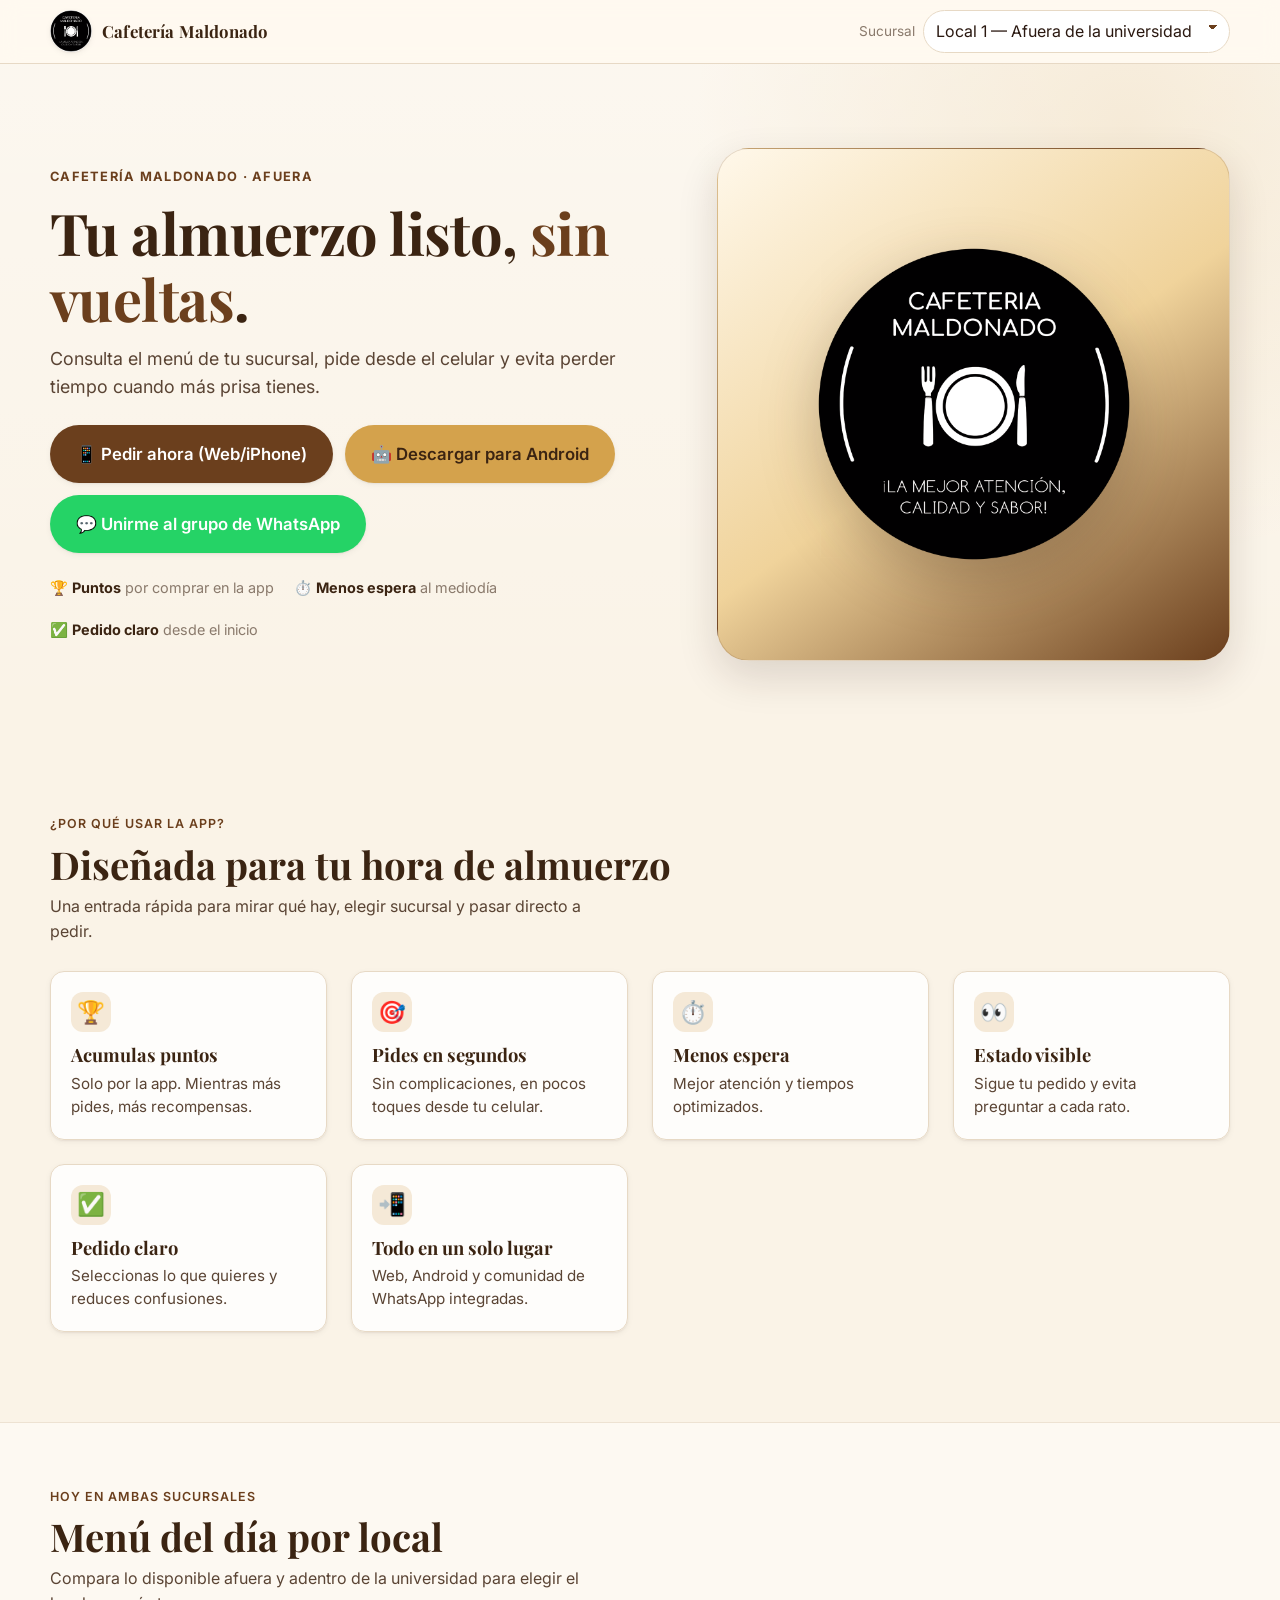
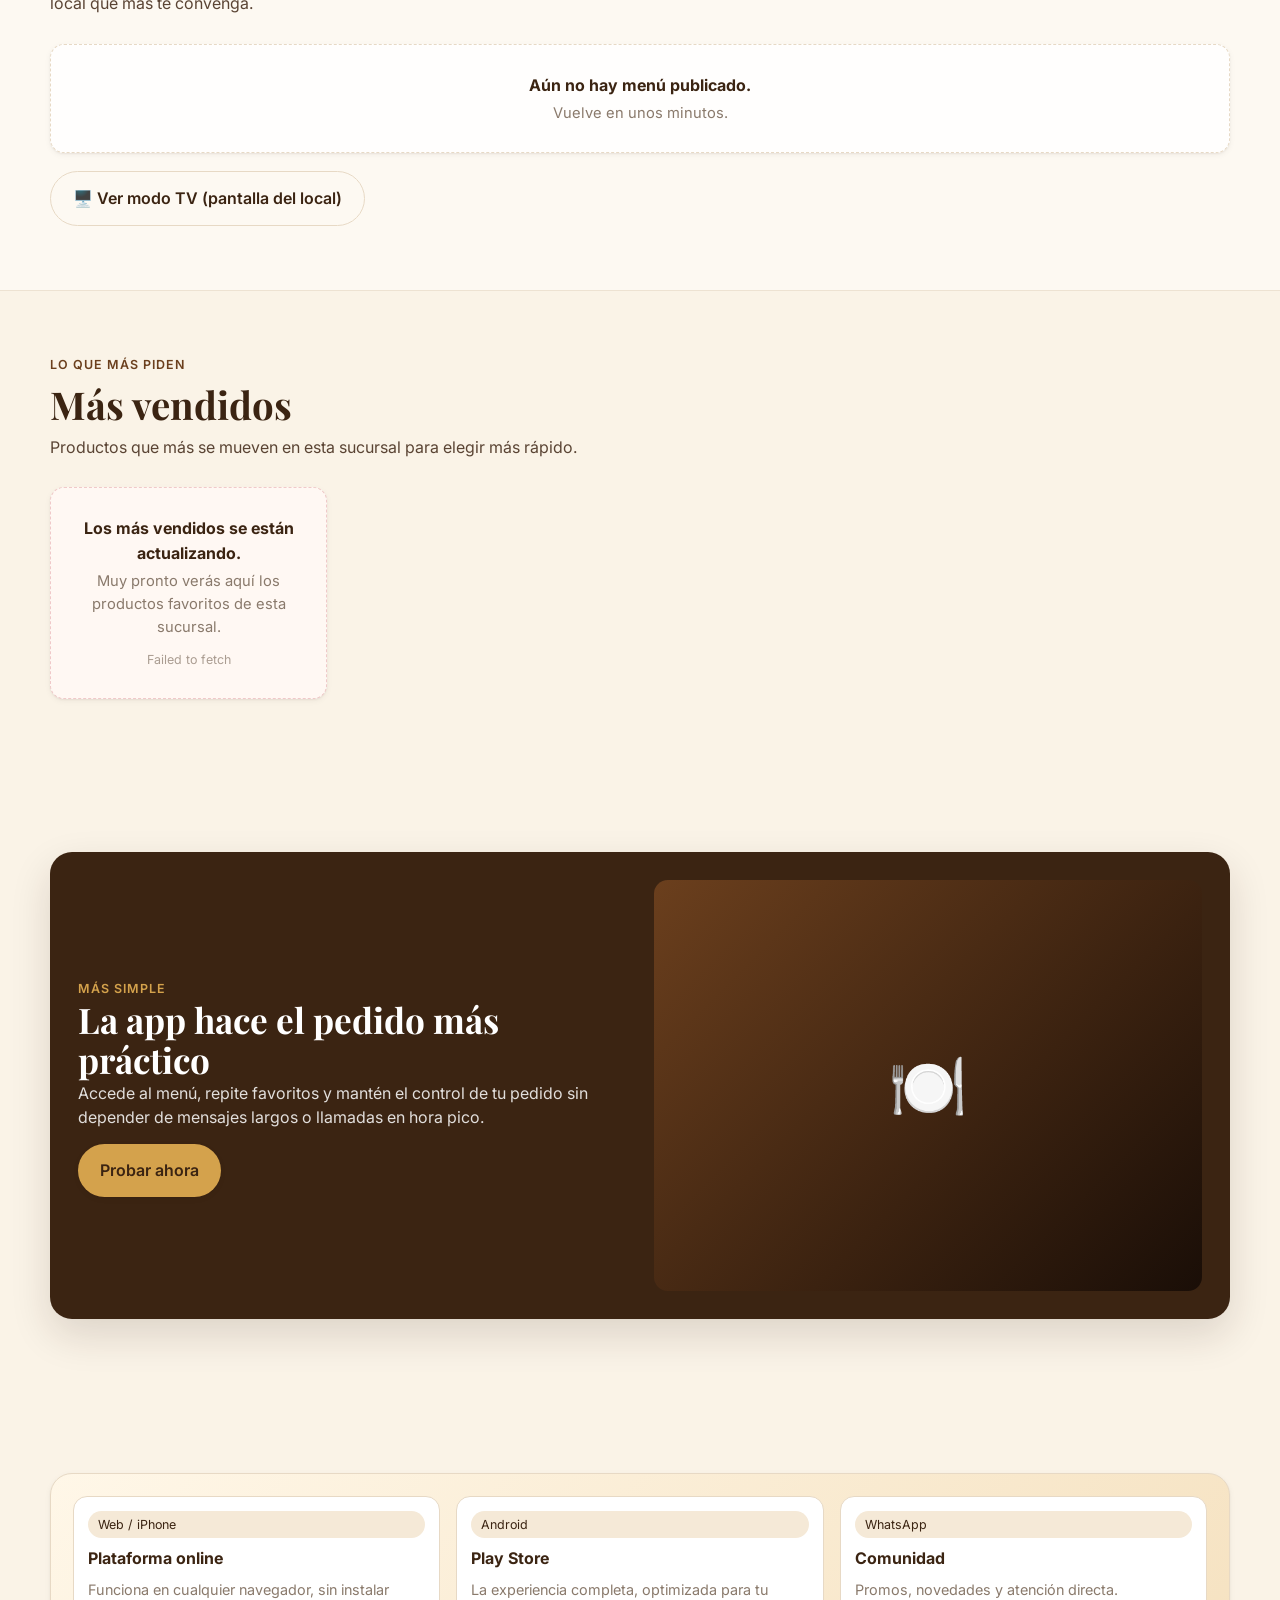
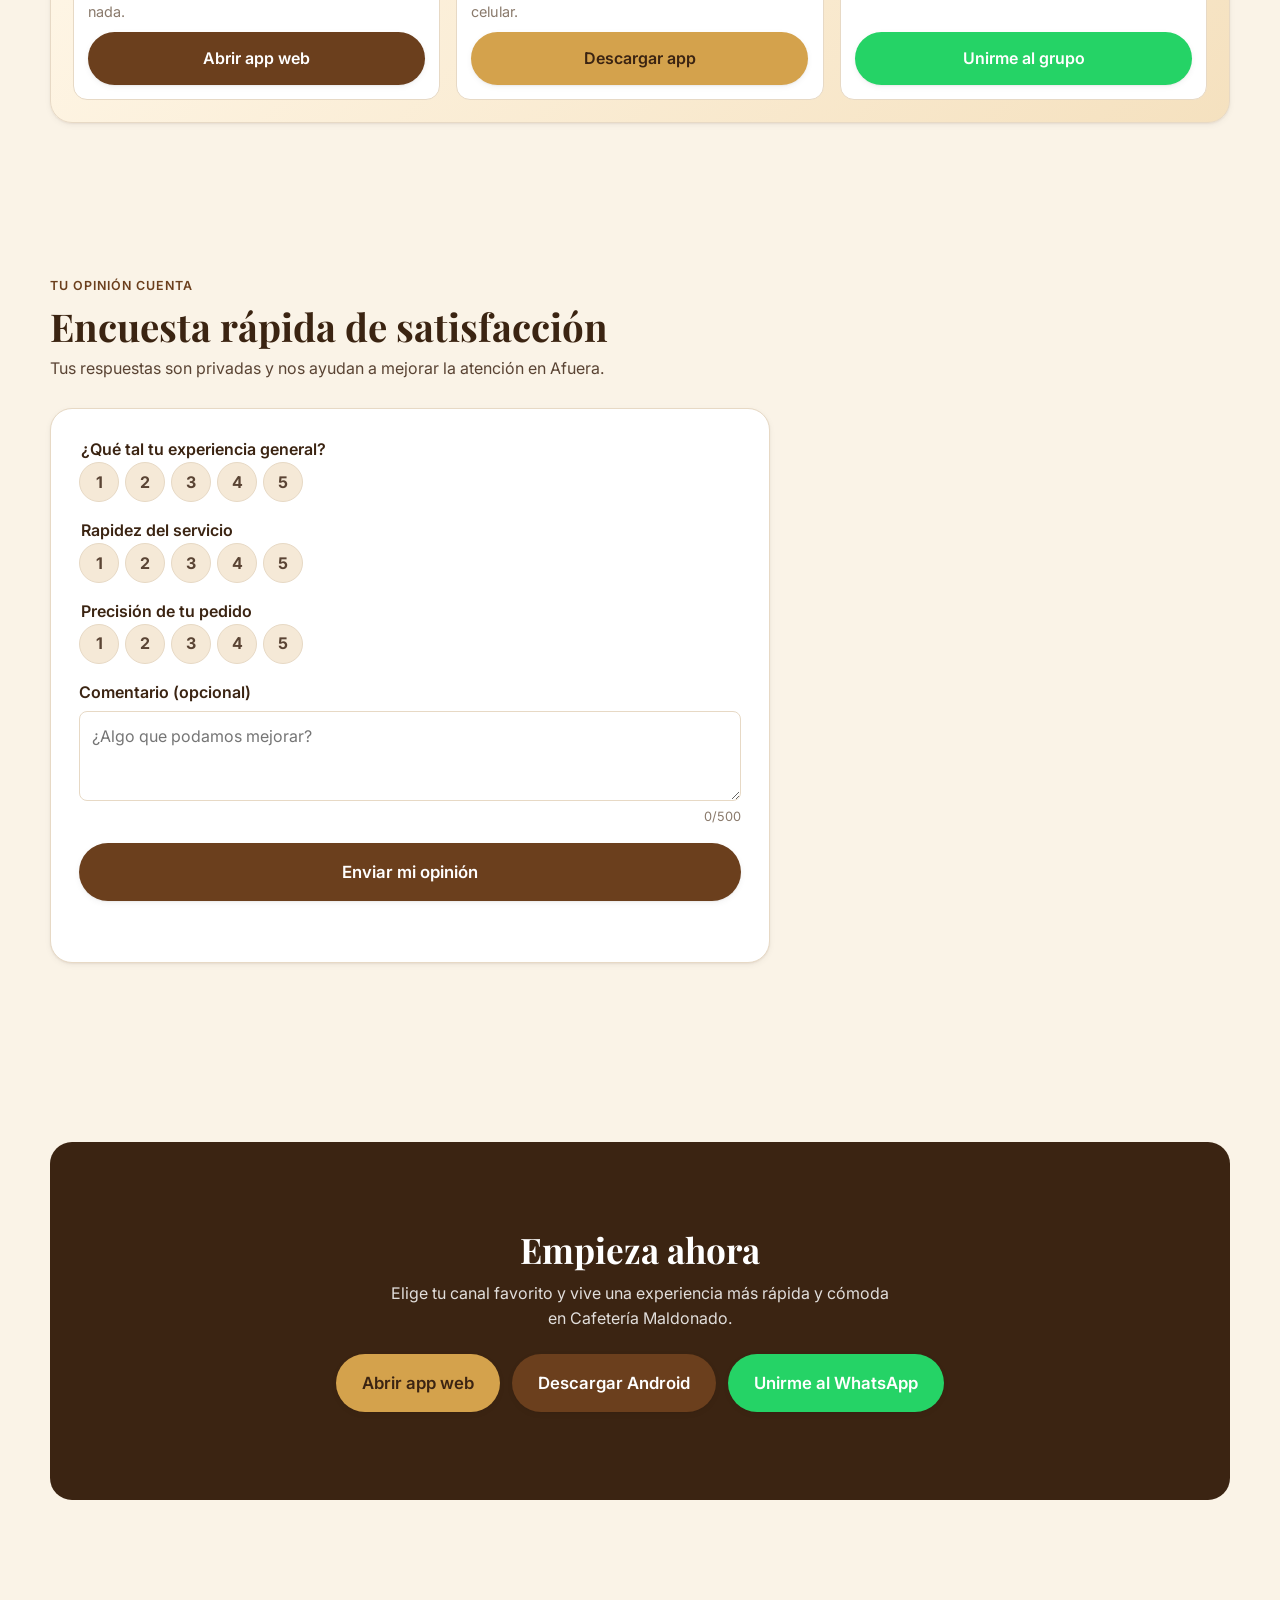
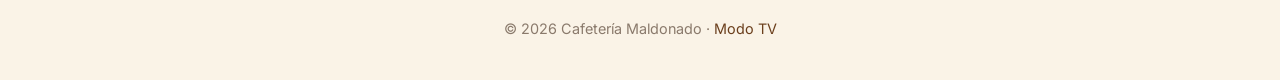
==== index.html @ 7d78b69f "tv-dense10: fix broken try/finally syntax in export.js (TV page was blank)" ====
<!doctype html>
<html lang="es">
<head>
  <meta charset="utf-8" />
  <meta name="viewport" content="width=device-width, initial-scale=1, viewport-fit=cover" />
  <meta name="theme-color" content="#3B2412" />
  <title>Cafetería Maldonado — Pide rápido tu almuerzo</title>
  <meta name="description" content="Cafetería Maldonado: pide tu almuerzo desde la app, gana puntos, evita filas y ve tu pedido en tiempo real. Disponible en Web, Android y WhatsApp." />
  <meta name="robots" content="index,follow" />

  <!-- Social -->
  <meta property="og:title" content="Cafetería Maldonado — Pide rápido tu almuerzo" />
  <meta property="og:description" content="Acumula puntos, pide en segundos y ve tu pedido en tiempo real." />
  <meta property="og:image" content="assets/logo.png" />
  <meta property="og:type" content="website" />
  <meta name="twitter:card" content="summary_large_image" />

  <link rel="icon" href="assets/favicon.svg" type="image/svg+xml" />
  <link rel="apple-touch-icon" href="assets/logo.png" />

  <link rel="preconnect" href="https://fonts.googleapis.com" />
  <link rel="preconnect" href="https://fonts.gstatic.com" crossorigin />
  <link href="https://fonts.googleapis.com/css2?family=Inter:wght@400;600;700&family=Playfair+Display:wght@600;700&display=swap" rel="stylesheet" />

  <link rel="stylesheet" href="styles/base.css?v=20260502-tv-dense10" />
  <link rel="stylesheet" href="styles/landing.css?v=20260502-tv-dense10" />
</head>
<body>
  <header class="site-header">
    <div class="container site-header__inner">
      <a href="./" class="brand" aria-label="Inicio Cafetería Maldonado">
        <img class="brand__logo" src="assets/logo.png" alt="" width="36" height="36" />
        <span class="brand__name">Cafetería Maldonado</span>
      </a>
      <div class="site-header__spacer"></div>
      <div class="location-switch">
        <label for="locSelect">Sucursal</label>
        <select id="locSelect" data-location-select aria-label="Selecciona la sucursal"></select>
      </div>
    </div>
  </header>

  <main>
    <!-- Hero -->
    <section class="hero">
      <div class="container hero__grid">
        <div>
          <p class="hero__eyebrow">Cafetería Maldonado · <span data-location-name>Afuera</span></p>
          <h1 class="hero__title">Tu almuerzo listo, <em>sin vueltas</em>.</h1>
          <p class="hero__lead">Consulta el menú de tu sucursal, pide desde el celular y evita perder tiempo cuando más prisa tienes.</p>
          <div class="hero__ctas">
            <a class="btn btn--primary btn--lg" href="https://app-cafeteria-maldonado.web.app/" target="_blank" rel="noopener" data-cta="web">📱 Pedir ahora (Web/iPhone)</a>
            <a class="btn btn--gold btn--lg" href="https://play.google.com/store/apps/details?id=com.cafeteriamaldonado.app" target="_blank" rel="noopener" data-cta="android">🤖 Descargar para Android</a>
            <a class="btn btn--whatsapp btn--lg" href="https://chat.whatsapp.com/Kgoj7HA5a8WG12GiYAC8G5" target="_blank" rel="noopener" data-cta="whatsapp">💬 Unirme al grupo de WhatsApp</a>
          </div>
          <div class="hero__meta">
            <span>🏆 <strong>Puntos</strong> por comprar en la app</span>
            <span>⏱️ <strong>Menos espera</strong> al mediodía</span>
            <span>✅ <strong>Pedido claro</strong> desde el inicio</span>
          </div>
        </div>
        <div class="hero__visual" aria-hidden="true">
          <img src="assets/logo.png" alt="" />
        </div>
      </div>
    </section>

    <!-- Beneficios -->
    <section class="section" id="beneficios">
      <div class="container">
        <div class="section__head">
          <span class="section__eyebrow">¿Por qué usar la app?</span>
          <h2 class="section__title">Diseñada para tu hora de almuerzo</h2>
          <p class="section__sub">Una entrada rápida para mirar qué hay, elegir sucursal y pasar directo a pedir.</p>
        </div>
        <div class="benefits">
          <article class="benefit"><div class="benefit__icon">🏆</div><h3 class="benefit__title">Acumulas puntos</h3><p class="benefit__text">Solo por la app. Mientras más pides, más recompensas.</p></article>
          <article class="benefit"><div class="benefit__icon">🎯</div><h3 class="benefit__title">Pides en segundos</h3><p class="benefit__text">Sin complicaciones, en pocos toques desde tu celular.</p></article>
          <article class="benefit"><div class="benefit__icon">⏱️</div><h3 class="benefit__title">Menos espera</h3><p class="benefit__text">Mejor atención y tiempos optimizados.</p></article>
          <article class="benefit"><div class="benefit__icon">👀</div><h3 class="benefit__title">Estado visible</h3><p class="benefit__text">Sigue tu pedido y evita preguntar a cada rato.</p></article>
          <article class="benefit"><div class="benefit__icon">✅</div><h3 class="benefit__title">Pedido claro</h3><p class="benefit__text">Seleccionas lo que quieres y reduces confusiones.</p></article>
          <article class="benefit"><div class="benefit__icon">📲</div><h3 class="benefit__title">Todo en un solo lugar</h3><p class="benefit__text">Web, Android y comunidad de WhatsApp integradas.</p></article>
        </div>
      </div>
    </section>

    <!-- Menú del día -->
    <section class="section section--tight content-band" id="menu">
      <div class="container">
        <div class="section__head">
          <span class="section__eyebrow">Hoy en ambas sucursales</span>
          <h2 class="section__title">Menú del día por local</h2>
          <p class="section__sub">Compara lo disponible afuera y adentro de la universidad para elegir el local que más te convenga.</p>
        </div>
        <div data-menu></div>
        <p class="content-actions">
          <a class="btn btn--ghost" href="tv.html" data-tv-link>🖥️ Ver modo TV (pantalla del local)</a>
        </p>
      </div>
    </section>

    <!-- Más vendidos -->
    <section class="section section--tight" id="mas-vendidos">
      <div class="container">
        <div class="section__head">
          <span class="section__eyebrow">Lo que más piden</span>
          <h2 class="section__title">Más vendidos</h2>
          <p class="section__sub">Productos que más se mueven en esta sucursal para elegir más rápido.</p>
        </div>
        <div data-bestsellers></div>
      </div>
    </section>

    <!-- IA -->
    <section class="section" id="ia">
      <div class="container">
        <div class="ai">
          <div>
            <span class="section__eyebrow" style="color: var(--color-gold);">Más simple</span>
            <h2>La app hace el pedido más práctico</h2>
            <p>Accede al menú, repite favoritos y mantén el control de tu pedido sin depender de mensajes largos o llamadas en hora pico.</p>
            <p style="margin-top: 14px;">
              <a class="btn btn--gold" href="https://app-cafeteria-maldonado.web.app/" target="_blank" rel="noopener" data-cta="web_ia">Probar ahora</a>
            </p>
          </div>
          <div class="ai__visual">🍽️</div>
        </div>
      </div>
    </section>

    <!-- CTA Row -->
    <section class="section section--tight">
      <div class="container">
        <div class="cta-row">
          <div class="cta-row__card">
            <span class="tag">Web / iPhone</span>
            <p class="cta-row__title">Plataforma online</p>
            <p class="cta-row__sub">Funciona en cualquier navegador, sin instalar nada.</p>
            <a class="btn btn--primary" href="https://app-cafeteria-maldonado.web.app/" target="_blank" rel="noopener" data-cta="web_cta_row">Abrir app web</a>
          </div>
          <div class="cta-row__card">
            <span class="tag">Android</span>
            <p class="cta-row__title">Play Store</p>
            <p class="cta-row__sub">La experiencia completa, optimizada para tu celular.</p>
            <a class="btn btn--gold" href="https://play.google.com/store/apps/details?id=com.cafeteriamaldonado.app" target="_blank" rel="noopener" data-cta="android_cta_row">Descargar app</a>
          </div>
          <div class="cta-row__card">
            <span class="tag">WhatsApp</span>
            <p class="cta-row__title">Comunidad</p>
            <p class="cta-row__sub">Promos, novedades y atención directa.</p>
            <a class="btn btn--whatsapp" href="https://chat.whatsapp.com/Kgoj7HA5a8WG12GiYAC8G5" target="_blank" rel="noopener" data-cta="whatsapp_cta_row">Unirme al grupo</a>
          </div>
        </div>
      </div>
    </section>

    <!-- Encuesta -->
    <section class="section" id="encuesta">
      <div class="container">
        <div class="section__head">
          <span class="section__eyebrow">Tu opinión cuenta</span>
          <h2 class="section__title">Encuesta rápida de satisfacción</h2>
          <p class="section__sub">Tus respuestas son privadas y nos ayudan a mejorar la atención en <span data-location-name>Afuera</span>.</p>
        </div>
        <form class="feedback" data-feedback-form novalidate>
          <fieldset class="feedback__row" style="border:0;padding:0;margin:0;">
            <legend class="feedback__label">¿Qué tal tu experiencia general?</legend>
            <div class="rating" role="radiogroup" aria-label="Calificación general">
              <input id="rg1" type="radio" name="ratingGeneral" value="1" required /><label for="rg1">1</label>
              <input id="rg2" type="radio" name="ratingGeneral" value="2" /><label for="rg2">2</label>
              <input id="rg3" type="radio" name="ratingGeneral" value="3" /><label for="rg3">3</label>
              <input id="rg4" type="radio" name="ratingGeneral" value="4" /><label for="rg4">4</label>
              <input id="rg5" type="radio" name="ratingGeneral" value="5" /><label for="rg5">5</label>
            </div>
          </fieldset>

          <fieldset class="feedback__row" style="border:0;padding:0;margin:0;">
            <legend class="feedback__label">Rapidez del servicio</legend>
            <div class="rating" role="radiogroup" aria-label="Rapidez">
              <input id="rs1" type="radio" name="ratingSpeed" value="1" required /><label for="rs1">1</label>
              <input id="rs2" type="radio" name="ratingSpeed" value="2" /><label for="rs2">2</label>
              <input id="rs3" type="radio" name="ratingSpeed" value="3" /><label for="rs3">3</label>
              <input id="rs4" type="radio" name="ratingSpeed" value="4" /><label for="rs4">4</label>
              <input id="rs5" type="radio" name="ratingSpeed" value="5" /><label for="rs5">5</label>
            </div>
          </fieldset>

          <fieldset class="feedback__row" style="border:0;padding:0;margin:0;">
            <legend class="feedback__label">Precisión de tu pedido</legend>
            <div class="rating" role="radiogroup" aria-label="Precisión">
              <input id="ra1" type="radio" name="ratingAccuracy" value="1" required /><label for="ra1">1</label>
              <input id="ra2" type="radio" name="ratingAccuracy" value="2" /><label for="ra2">2</label>
              <input id="ra3" type="radio" name="ratingAccuracy" value="3" /><label for="ra3">3</label>
              <input id="ra4" type="radio" name="ratingAccuracy" value="4" /><label for="ra4">4</label>
              <input id="ra5" type="radio" name="ratingAccuracy" value="5" /><label for="ra5">5</label>
            </div>
          </fieldset>

          <div class="feedback__row">
            <label class="feedback__label" for="comment">Comentario (opcional)</label>
            <textarea id="comment" name="comment" class="feedback__comment" placeholder="¿Algo que podamos mejorar?"></textarea>
            <div class="feedback__counter" data-feedback-counter>0/500</div>
          </div>

          <button class="btn btn--primary btn--lg" type="submit">Enviar mi opinión</button>
          <div class="feedback__status" data-feedback-status role="status" aria-live="polite"></div>
        </form>
      </div>
    </section>

    <!-- Outro -->
    <section class="section">
      <div class="container">
        <div class="outro">
          <h2>Empieza ahora</h2>
          <p>Elige tu canal favorito y vive una experiencia más rápida y cómoda en Cafetería Maldonado.</p>
          <div class="outro__ctas">
            <a class="btn btn--gold btn--lg" href="https://app-cafeteria-maldonado.web.app/" target="_blank" rel="noopener" data-cta="web_outro">Abrir app web</a>
            <a class="btn btn--primary btn--lg" href="https://play.google.com/store/apps/details?id=com.cafeteriamaldonado.app" target="_blank" rel="noopener" data-cta="android_outro">Descargar Android</a>
            <a class="btn btn--whatsapp btn--lg" href="https://chat.whatsapp.com/Kgoj7HA5a8WG12GiYAC8G5" target="_blank" rel="noopener" data-cta="whatsapp_outro">Unirme al WhatsApp</a>
          </div>
        </div>
      </div>
    </section>
  </main>

  <footer class="site-footer">
    <div class="container">
      <p>© <span data-year>2026</span> Cafetería Maldonado · <a href="tv.html" data-tv-link>Modo TV</a></p>
    </div>
  </footer>

  <script type="module" src="scripts/landing.js?v=20260502-tv-dense10"></script>
</body>
</html>
---- styles/base.css ----
/* Design tokens — Cafetería Maldonado */
:root {
  /* Color */
  --color-bg: #FAF3E7;
  --color-surface: #FFFFFF;
  --color-surface-2: #F5E9D7;
  --color-ink: #2A1810;
  --color-ink-soft: #5A4434;
  --color-muted: #8A7A6C;
  --color-line: #E7D9C5;
  --color-coffee: #6B3F1D;
  --color-coffee-dark: #3B2412;
  --color-gold: #D4A24C;
  --color-gold-soft: #EAC97D;
  --color-success: #1F8A4C;
  --color-danger: #B23A3A;
  --color-whatsapp: #25D366;
  --color-whatsapp-dark: #128C7E;

  /* Typography */
  --font-sans: "Inter", "Segoe UI", system-ui, -apple-system, "Helvetica Neue", Arial, sans-serif;
  --font-display: "Playfair Display", "Georgia", serif;

  /* Sizing */
  --radius-sm: 8px;
  --radius-md: 14px;
  --radius-lg: 22px;
  --radius-pill: 999px;
  --shadow-sm: 0 1px 2px rgba(42, 24, 16, 0.06), 0 2px 6px rgba(42, 24, 16, 0.05);
  --shadow-md: 0 6px 18px rgba(42, 24, 16, 0.10);
  --shadow-lg: 0 16px 40px rgba(42, 24, 16, 0.14);

  /* Layout */
  --container: 1180px;
  --gap: 24px;
}

* { box-sizing: border-box; }
html, body { margin: 0; padding: 0; }
html { scroll-behavior: smooth; -webkit-text-size-adjust: 100%; }
body {
  font-family: var(--font-sans);
  color: var(--color-ink);
  background: var(--color-bg);
  line-height: 1.55;
  -webkit-font-smoothing: antialiased;
  text-rendering: optimizeLegibility;
}

img { max-width: 100%; display: block; }
a { color: inherit; text-decoration: none; }
button { font: inherit; cursor: pointer; }

h1, h2, h3 { font-family: var(--font-display); margin: 0; line-height: 1.15; color: var(--color-coffee-dark); }
h1 { font-size: clamp(2.2rem, 5vw, 3.4rem); letter-spacing: -0.01em; }
h2 { font-size: clamp(1.6rem, 3vw, 2.2rem); }
h3 { font-size: 1.15rem; }
p { margin: 0; }

.container { width: min(100% - 32px, var(--container)); margin-inline: auto; }
.section { padding: clamp(48px, 7vw, 96px) 0; }
.section--tight { padding: clamp(32px, 5vw, 64px) 0; }
.section__head { display: flex; flex-direction: column; gap: 8px; margin-bottom: 28px; }
.section__eyebrow { color: var(--color-coffee); font-weight: 600; letter-spacing: 0.08em; text-transform: uppercase; font-size: 0.78rem; }
.section__title { font-size: clamp(1.8rem, 3.6vw, 2.4rem); }
.section__sub { color: var(--color-ink-soft); max-width: 56ch; }

.btn { display: inline-flex; align-items: center; justify-content: center; gap: 10px; border: 0; padding: 14px 22px; border-radius: var(--radius-pill); font-weight: 600; transition: transform .12s ease, box-shadow .12s ease, background-color .12s ease; box-shadow: var(--shadow-sm); will-change: transform; }
.btn:hover { transform: translateY(-1px); box-shadow: var(--shadow-md); }
.btn:active { transform: translateY(0); }
.btn--primary { background: var(--color-coffee); color: #fff; }
.btn--primary:hover { background: var(--color-coffee-dark); }
.btn--gold { background: var(--color-gold); color: var(--color-coffee-dark); }
.btn--gold:hover { background: var(--color-gold-soft); }
.btn--whatsapp { background: var(--color-whatsapp); color: #fff; }
.btn--whatsapp:hover { background: var(--color-whatsapp-dark); }
.btn--ghost { background: transparent; color: var(--color-coffee-dark); border: 1px solid var(--color-line); box-shadow: none; }
.btn--ghost:hover { background: var(--color-surface-2); }
.btn--lg { padding: 16px 26px; font-size: 1.05rem; }
.btn--block { width: 100%; }
.btn[disabled] { opacity: 0.6; cursor: not-allowed; transform: none; }

.tag { display: inline-block; padding: 4px 10px; font-size: 0.78rem; border-radius: var(--radius-pill); background: var(--color-surface-2); color: var(--color-coffee-dark); }

.card { background: var(--color-surface); border-radius: var(--radius-md); box-shadow: var(--shadow-sm); overflow: hidden; display: flex; flex-direction: column; border: 1px solid var(--color-line); }
.card__media { aspect-ratio: 4 / 3; background: var(--color-surface-2); position: relative; overflow: hidden; }
.card__media img { width: 100%; height: 100%; object-fit: cover; }
.card__media .img-fallback { width: 100%; height: 100%; display: grid; place-items: center; font-size: 2.2rem; color: var(--color-coffee); background: var(--color-surface-2); }
.card__body { padding: 16px; display: flex; flex-direction: column; gap: 8px; flex: 1; }
.card__title { font-family: var(--font-sans); font-size: 1.05rem; font-weight: 700; color: var(--color-ink); }
.card__desc { color: var(--color-ink-soft); font-size: 0.92rem; }
.card__row { display: flex; align-items: center; justify-content: space-between; gap: 8px; margin-top: auto; }
.card__price { font-weight: 700; color: var(--color-coffee-dark); font-size: 1.05rem; }

.variants { display: grid; gap: 6px; margin-top: 4px; padding-top: 10px; border-top: 1px solid var(--color-line); }
.variant { display: grid; grid-template-columns: minmax(0, 1fr) auto; align-items: center; gap: 10px; font-size: 0.88rem; }
.variant__name { color: var(--color-ink-soft); font-weight: 600; }
.variant__meta { display: inline-flex; align-items: center; gap: 8px; color: var(--color-coffee-dark); font-weight: 700; white-space: nowrap; }
.variant__price { min-width: 4.6em; text-align: right; }
.variant--out { opacity: 0.62; text-decoration: line-through; }

.location-statuses { display: flex; gap: 6px; flex-wrap: wrap; }
.location-status {
  display: inline-flex; align-items: center; gap: 5px;
  border-radius: var(--radius-pill); padding: 4px 9px;
  font-size: 0.78rem; font-weight: 800;
  border: 1px solid transparent;
}
.location-status--yes { color: var(--color-success); background: rgba(31,138,76,0.10); border-color: rgba(31,138,76,0.20); }
.location-status--no { color: var(--color-danger); background: rgba(178,58,58,0.10); border-color: rgba(178,58,58,0.18); }
.location-status__mark { font-size: 0.95em; }

.variant-locations { display: inline-flex; gap: 4px; }
.variant-location { border-radius: var(--radius-pill); padding: 2px 6px; font-size: 0.72rem; font-weight: 800; }
.variant-location--yes { color: var(--color-success); background: rgba(31,138,76,0.10); }
.variant-location--no { color: var(--color-danger); background: rgba(178,58,58,0.10); }

.rank-badge { position: absolute; top: 10px; left: 10px; background: var(--color-coffee-dark); color: #fff; padding: 4px 10px; border-radius: var(--radius-pill); font-size: 0.78rem; font-weight: 700; letter-spacing: 0.04em; box-shadow: var(--shadow-sm); }

.stock-badge {
  position: absolute; right: 10px; top: 10px;
  border-radius: var(--radius-pill); padding: 5px 10px;
  background: rgba(31, 138, 76, 0.92); color: #fff;
  font-size: 0.78rem; font-weight: 700; box-shadow: var(--shadow-sm);
}
.stock-badge--out { background: rgba(178, 58, 58, 0.94); }
.card--unavailable img { filter: grayscale(1); opacity: 0.72; }
.card--unavailable .card__title,
.card--unavailable .card__price { color: var(--color-muted); }

.grid-menu, .grid-best { display: grid; gap: var(--gap); grid-template-columns: repeat(auto-fill, minmax(240px, 1fr)); }

.location-menus { display: grid; gap: 24px; }
.unified-menu-wrap { display: block; }
.unified-menu { display: grid; gap: var(--gap); grid-template-columns: repeat(auto-fit, minmax(260px, 1fr)); }
.unified-menu .card--menu { min-width: 0; }
.location-menus--landing { grid-template-columns: repeat(2, minmax(0, 1fr)); align-items: start; }
.location-menu { background: rgba(255,255,255,0.74); border: 1px solid var(--color-line); border-radius: var(--radius-lg); padding: 18px; box-shadow: var(--shadow-sm); }
.location-menu__head { display: flex; align-items: baseline; gap: 10px; flex-wrap: wrap; margin-bottom: 14px; }
.location-menu__eyebrow { display: inline-flex; align-items: center; border-radius: var(--radius-pill); padding: 4px 9px; background: var(--color-coffee-dark); color: #fff; font-size: 0.75rem; font-weight: 700; letter-spacing: 0.06em; }
.location-menu__title { font-family: var(--font-sans); font-size: 1.05rem; font-weight: 800; color: var(--color-coffee-dark); }
.location-menu__updated { margin-left: auto; color: var(--color-muted); font-size: 0.82rem; }
.state--inline { padding: 20px; box-shadow: none; }

@media (max-width: 860px) {
  .location-menus--landing { grid-template-columns: 1fr; }
}

.skeleton { background: linear-gradient(90deg, #efe3d0, #f7eede, #efe3d0); background-size: 200% 100%; animation: shimmer 1.4s infinite; border-radius: var(--radius-sm); }
.skeleton--img { aspect-ratio: 4/3; border-radius: 0; }
.skeleton--line { height: 14px; margin: 12px 16px; }
.skeleton--line.short { width: 50%; }
@keyframes shimmer { from { background-position: 200% 0; } to { background-position: 0 0; } }

.state { padding: 28px; text-align: center; background: rgba(255,255,255,0.82); border: 1px dashed var(--color-line); border-radius: var(--radius-md); box-shadow: var(--shadow-sm); }
.state__title { font-weight: 700; color: var(--color-coffee-dark); }
.state__hint { color: var(--color-muted); font-size: 0.92rem; margin-top: 4px; }
.state--error { border-color: #f0c9c9; background: #fff8f3; }
.state__actions { margin-top: 16px; display: flex; gap: 10px; justify-content: center; flex-wrap: wrap; }
.state__tech { margin-top: 12px; color: var(--color-muted); font-size: 0.78rem; opacity: 0.72; }

.visually-hidden { position: absolute; width: 1px; height: 1px; padding: 0; margin: -1px; overflow: hidden; clip: rect(0,0,0,0); white-space: nowrap; border: 0; }

@media (prefers-reduced-motion: reduce) {
  * { animation-duration: 0.001ms !important; transition-duration: 0.001ms !important; }
  html { scroll-behavior: auto; }
}
---- styles/landing.css ----
/* Estilos específicos de la landing principal */

/* Header */
.site-header {
  position: sticky; top: 0; z-index: 50;
  background: rgba(255, 250, 241, 0.92);
  backdrop-filter: saturate(140%) blur(10px);
  -webkit-backdrop-filter: saturate(140%) blur(10px);
  border-bottom: 1px solid var(--color-line);
}
.site-header__inner { display: flex; align-items: center; gap: 16px; padding: 10px 0; }
.brand { display: flex; align-items: center; gap: 10px; font-weight: 700; color: var(--color-coffee-dark); }
.brand__logo { width: 42px; height: 42px; border-radius: 50%; box-shadow: var(--shadow-sm); background: #fff; }
.brand__name { font-family: var(--font-display); font-size: 1.05rem; letter-spacing: 0.01em; }
.site-header__spacer { flex: 1; }
.location-switch { display: flex; align-items: center; gap: 8px; }
.location-switch label { font-size: 0.85rem; color: var(--color-muted); }
.location-switch select {
  appearance: none; -webkit-appearance: none;
  border: 1px solid var(--color-line); background: var(--color-surface);
  padding: 8px 32px 8px 12px; border-radius: var(--radius-pill);
  font: inherit; color: var(--color-ink); cursor: pointer;
  background-image: linear-gradient(45deg, transparent 50%, var(--color-coffee) 50%), linear-gradient(135deg, var(--color-coffee) 50%, transparent 50%);
  background-position: calc(100% - 16px) 14px, calc(100% - 11px) 14px;
  background-size: 5px 5px, 5px 5px; background-repeat: no-repeat;
}

/* Hero */
.hero { padding: clamp(42px, 7vw, 84px) 0 clamp(28px, 5vw, 64px); background:
  linear-gradient(180deg, rgba(255,255,255,0.35), rgba(250,243,231,0)),
  radial-gradient(circle at 88% 10%, rgba(212,162,76,0.22), transparent 34%);
}
.hero__grid { display: grid; gap: 40px; grid-template-columns: 1.1fr 0.9fr; align-items: center; }
.hero__eyebrow { color: var(--color-coffee); font-weight: 700; letter-spacing: 0.1em; text-transform: uppercase; font-size: 0.8rem; margin-bottom: 12px; }
.hero__title { font-size: clamp(2.2rem, 5.6vw, 3.6rem); }
.hero__title em { color: var(--color-coffee); font-style: normal; }
.hero__lead { color: var(--color-ink-soft); font-size: 1.12rem; margin-top: 14px; max-width: 54ch; }
.hero__ctas { display: flex; flex-wrap: wrap; gap: 12px; margin-top: 24px; }
.hero__meta { display: flex; gap: 20px; margin-top: 24px; color: var(--color-muted); font-size: 0.9rem; flex-wrap: wrap; }
.hero__meta strong { color: var(--color-coffee-dark); }
.hero__visual { position: relative; aspect-ratio: 1 / 1; border-radius: 32px; background: linear-gradient(145deg, #fff8ea 0%, #f0d39b 52%, #6b3f1d 100%); box-shadow: var(--shadow-lg); display: grid; place-items: center; overflow: hidden; border: 1px solid rgba(107,63,29,0.18); }
.hero__visual img { width: 70%; max-width: 320px; filter: drop-shadow(0 18px 28px rgba(42,24,16,0.25)); }

@media (max-width: 880px) {
  .hero__grid { grid-template-columns: 1fr; }
  .hero__visual { max-width: 380px; margin: 0 auto; }
}

/* Beneficios */
.benefits { display: grid; gap: var(--gap); grid-template-columns: repeat(auto-fit, minmax(220px, 1fr)); }
.benefit { background: rgba(255,255,255,0.82); border: 1px solid var(--color-line); border-radius: var(--radius-md); padding: 20px; box-shadow: var(--shadow-sm); }
.benefit__icon { width: 40px; height: 40px; border-radius: 12px; background: var(--color-surface-2); display: grid; place-items: center; font-size: 1.4rem; margin-bottom: 12px; }
.benefit__title { font-weight: 700; color: var(--color-coffee-dark); margin-bottom: 6px; }
.benefit__text { color: var(--color-ink-soft); font-size: 0.95rem; }

/* CTA destacada */
.cta-row {
  display: grid; gap: 16px; grid-template-columns: repeat(3, 1fr);
  background: linear-gradient(135deg, #fff7e8, #f5e1bf);
  border: 1px solid var(--color-line);
  padding: 22px; border-radius: var(--radius-lg);
  box-shadow: var(--shadow-sm);
}
.cta-row__card { display: flex; flex-direction: column; gap: 8px; padding: 14px; background: var(--color-surface); border-radius: var(--radius-md); border: 1px solid var(--color-line); }
.cta-row__title { font-weight: 700; color: var(--color-coffee-dark); }
.cta-row__sub { color: var(--color-muted); font-size: 0.9rem; flex: 1; }
@media (max-width: 760px) { .cta-row { grid-template-columns: 1fr; } }

/* Bloque IA */
.ai { display: grid; gap: 28px; grid-template-columns: 1fr 1fr; align-items: center; padding: 28px; background: var(--color-coffee-dark); color: #fff; border-radius: var(--radius-lg); box-shadow: var(--shadow-lg); }
.ai h2 { color: #fff; }
.ai p { color: rgba(255,255,255,0.85); }
.ai__visual { aspect-ratio: 4/3; border-radius: var(--radius-md); background: linear-gradient(135deg, var(--color-coffee), #1a0e07); display: grid; place-items: center; font-size: 4rem; }
@media (max-width: 760px) { .ai { grid-template-columns: 1fr; } }

/* Encuesta */
.feedback {
  background: var(--color-surface); border: 1px solid var(--color-line);
  border-radius: var(--radius-lg); padding: 28px; box-shadow: var(--shadow-sm);
  display: grid; gap: 16px; max-width: 720px;
}
.feedback__row { display: grid; gap: 6px; }
.feedback__label { font-weight: 600; color: var(--color-coffee-dark); }
.rating { display: flex; gap: 6px; }
.rating input { position: absolute; opacity: 0; pointer-events: none; }
.rating label {
  width: 40px; height: 40px; border-radius: 50%;
  display: grid; place-items: center;
  background: var(--color-surface-2); border: 1px solid var(--color-line);
  cursor: pointer; font-weight: 700; color: var(--color-ink-soft);
  user-select: none; transition: background-color .15s ease, color .15s ease, transform .15s ease;
}
.rating input:checked + label { background: var(--color-coffee); color: #fff; transform: scale(1.06); }
.rating input:focus-visible + label { outline: 2px solid var(--color-gold); outline-offset: 2px; }
.feedback__comment { width: 100%; resize: vertical; min-height: 90px; padding: 12px; border-radius: var(--radius-sm); border: 1px solid var(--color-line); font: inherit; background: var(--color-surface); }
.feedback__counter { font-size: 0.8rem; color: var(--color-muted); text-align: right; }
.feedback__status { font-size: 0.92rem; min-height: 1.2em; }
.feedback__status[data-kind="success"] { color: var(--color-success); }
.feedback__status[data-kind="error"] { color: var(--color-danger); }
.feedback__status[data-kind="info"] { color: var(--color-coffee); }

/* Bloques de contenido */
.content-band {
  background: rgba(255,255,255,0.46);
  border-top: 1px solid rgba(231,217,197,0.7);
  border-bottom: 1px solid rgba(231,217,197,0.7);
}

.content-actions { margin-top: 18px; display: flex; gap: 12px; flex-wrap: wrap; }

.card--menu,
.card--best {
  transition: transform .15s ease, box-shadow .15s ease, border-color .15s ease;
}
.card--menu:hover,
.card--best:hover {
  transform: translateY(-2px);
  box-shadow: var(--shadow-md);
  border-color: rgba(107,63,29,0.24);
}

/* Sección final */
.outro { text-align: center; padding: clamp(48px, 7vw, 88px) 0; background: var(--color-coffee-dark); color: #fff; border-radius: var(--radius-lg); }
.outro h2 { color: #fff; }
.outro p { color: rgba(255,255,255,0.85); margin: 10px auto 24px; max-width: 50ch; }
.outro__ctas { display: flex; gap: 12px; justify-content: center; flex-wrap: wrap; }

/* Footer */
.site-footer { padding: 28px 0 40px; color: var(--color-muted); font-size: 0.9rem; text-align: center; }
.site-footer a { color: var(--color-coffee); }
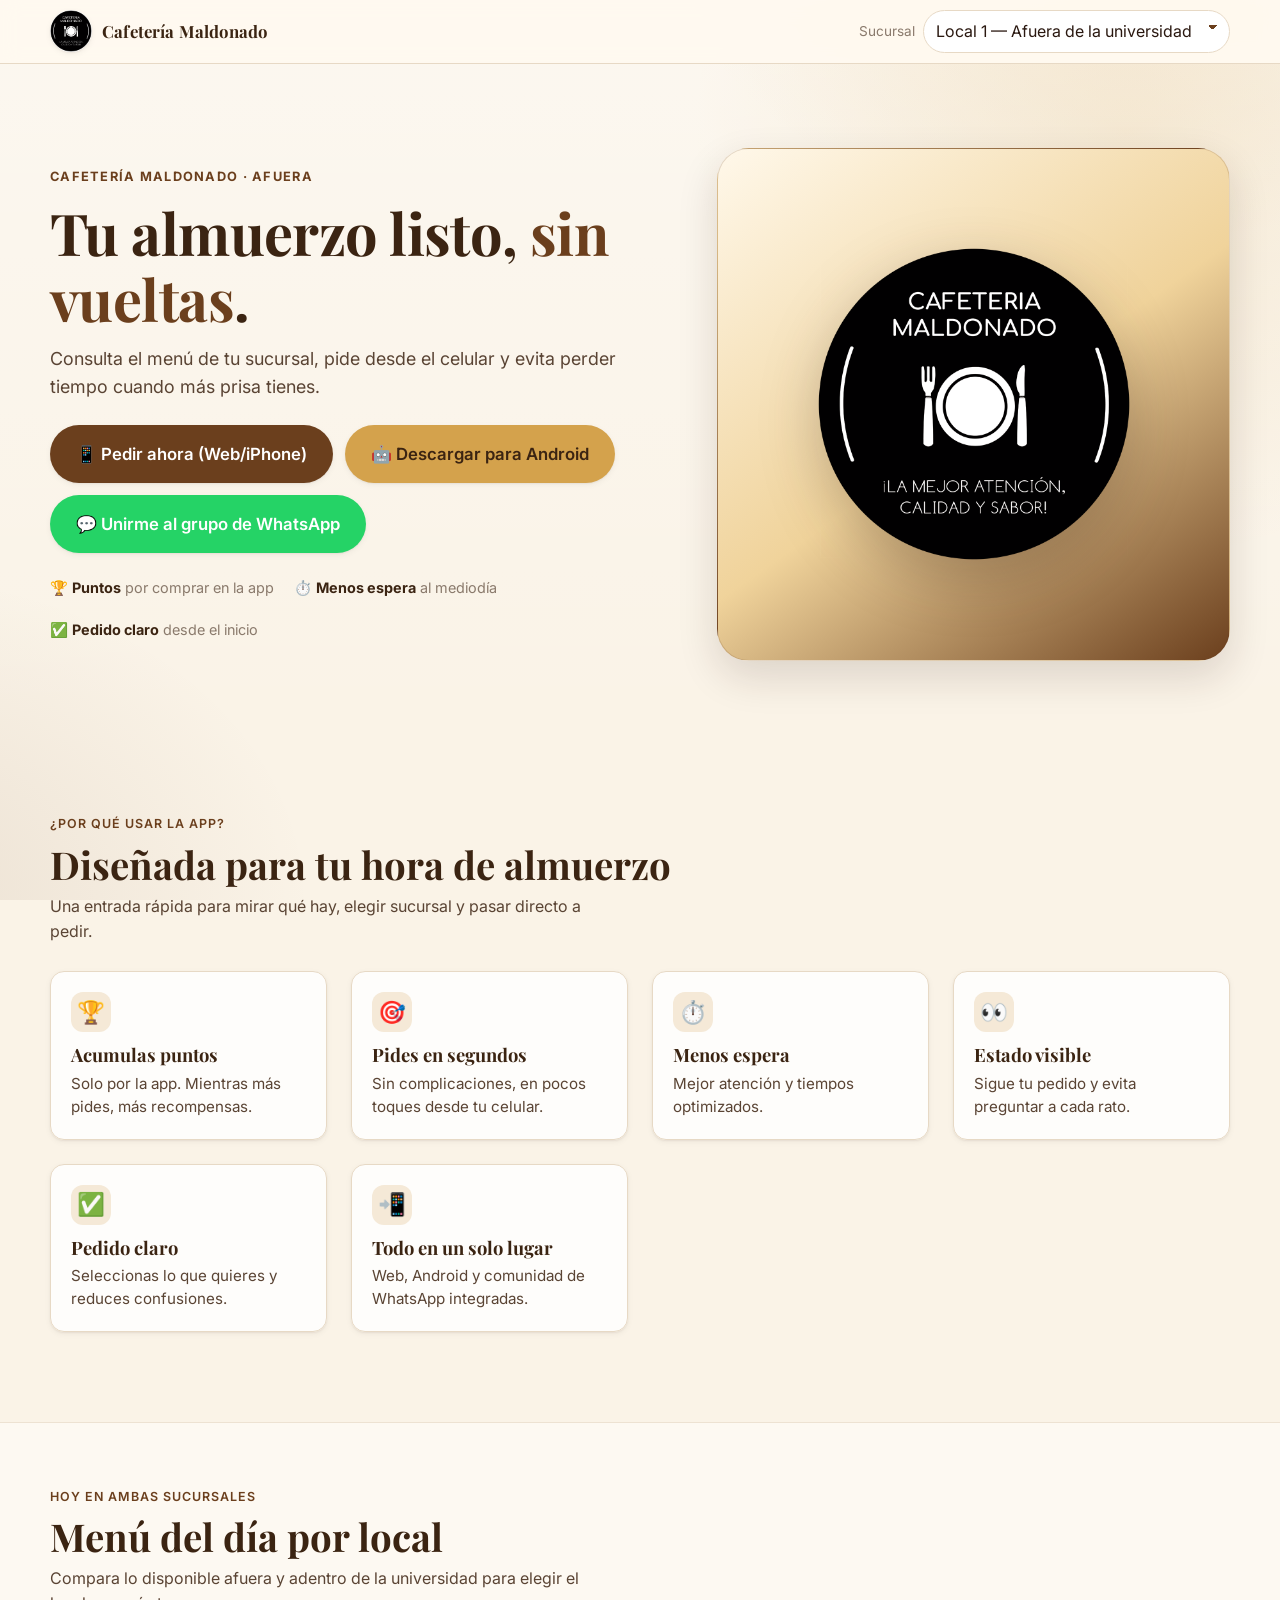
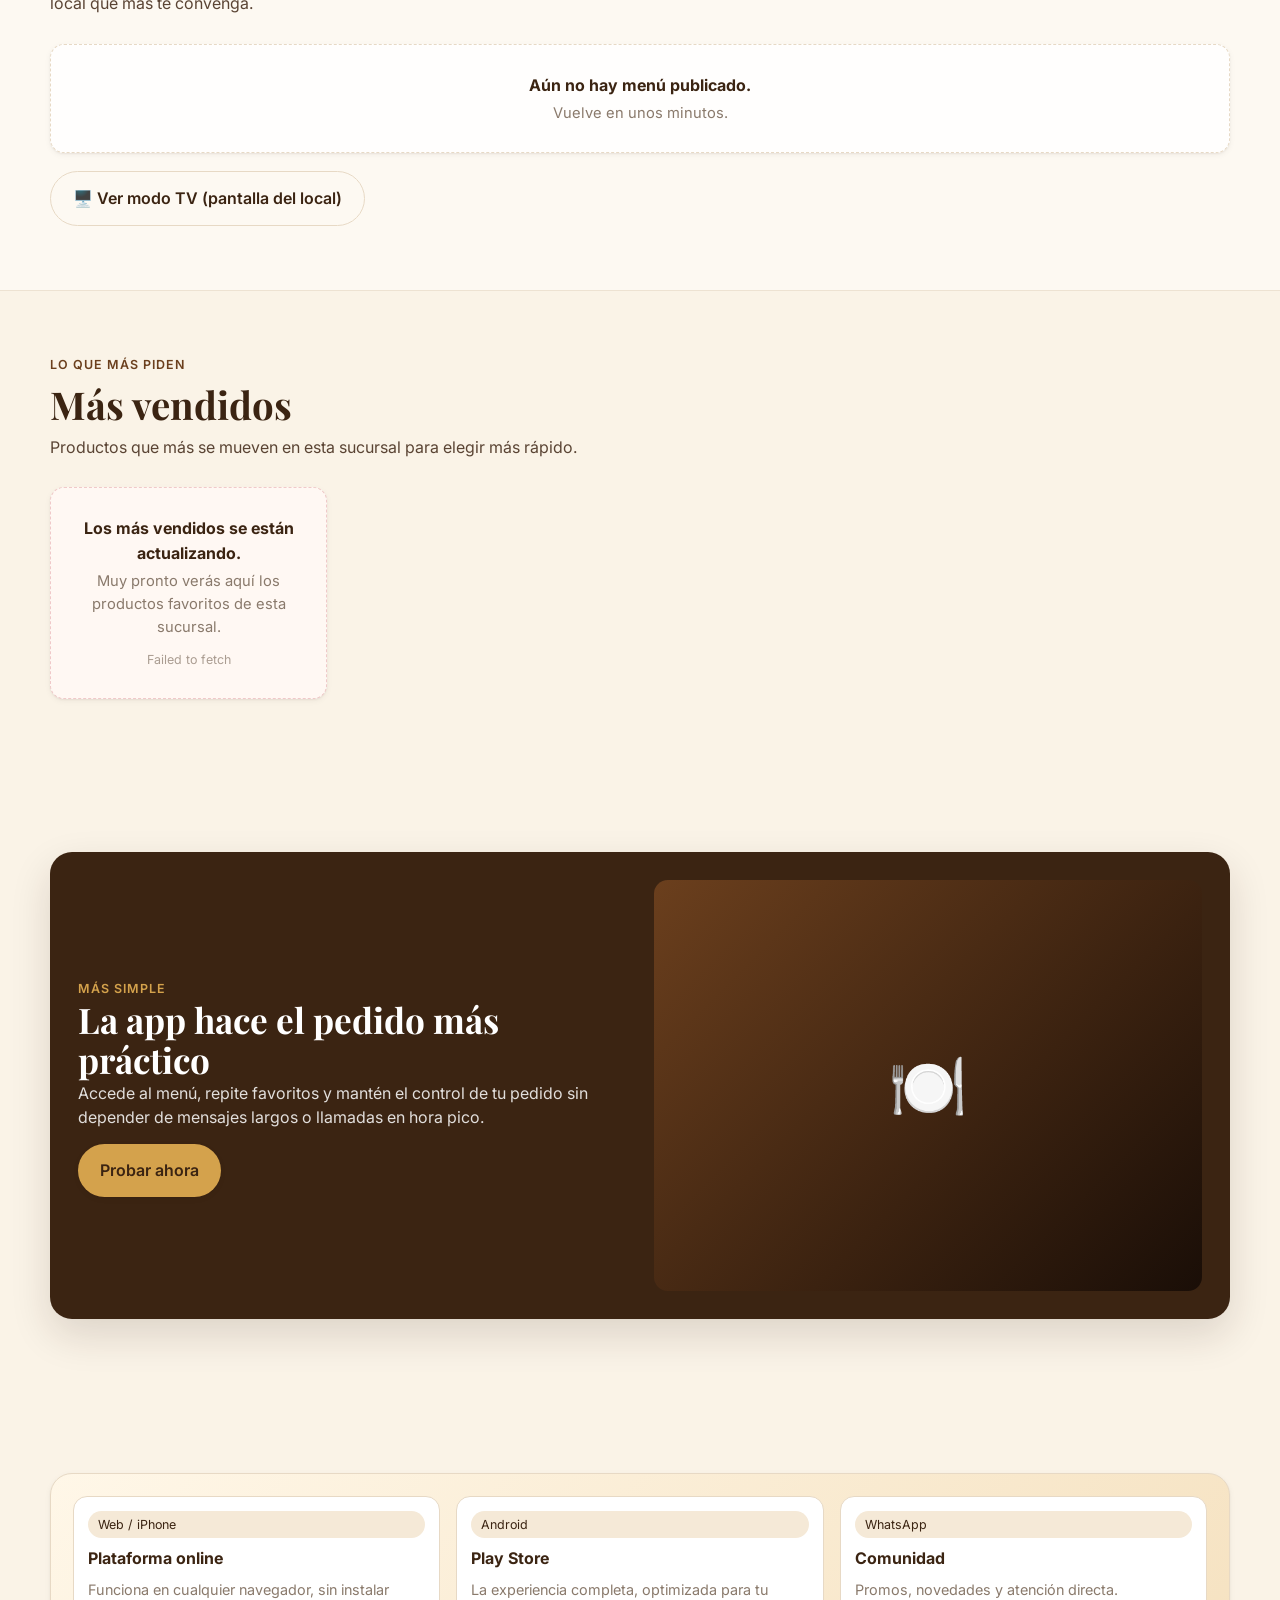
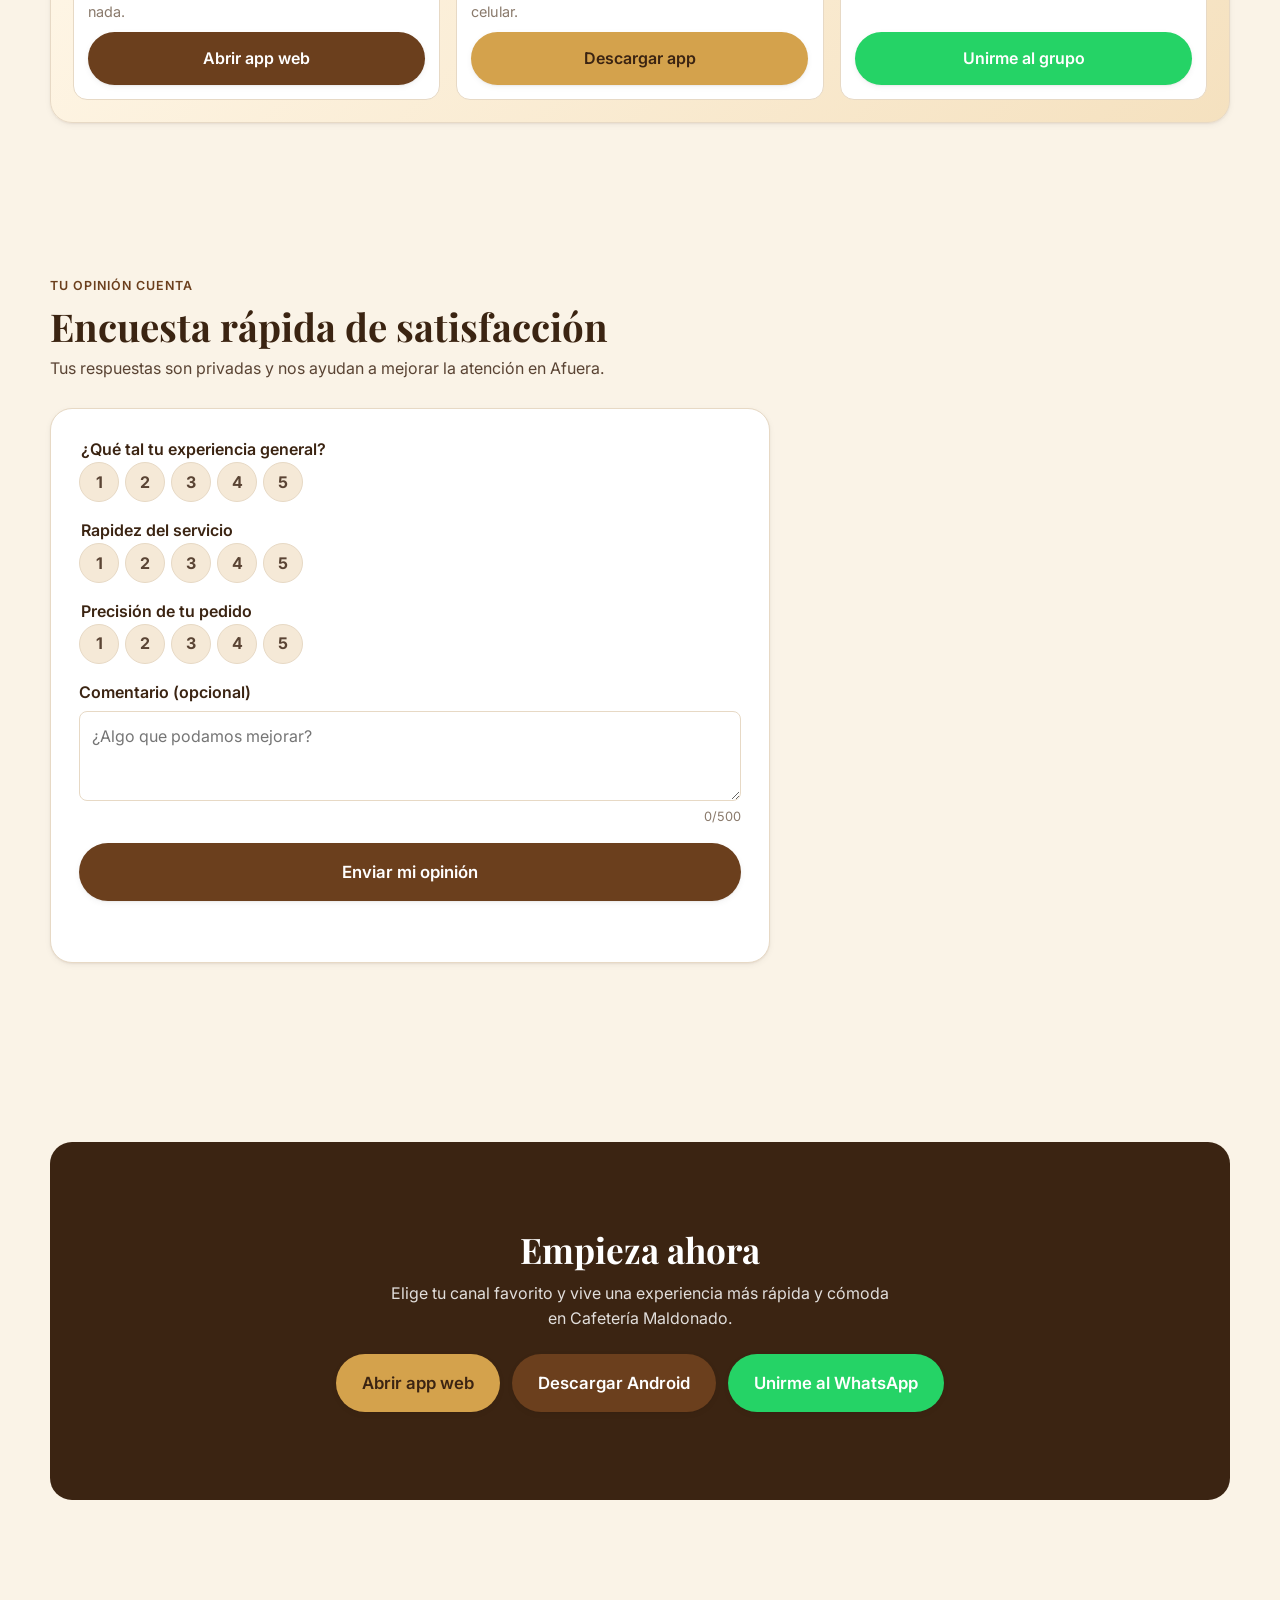
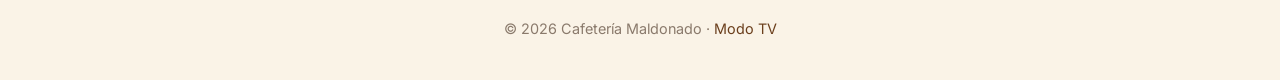
==== commit dfa9d406: "tv-dense15: premium look on landing, mobile-safe location selector" ====
--- a/index.html
+++ b/index.html
@@ -22,8 +22,8 @@
   <link rel="preconnect" href="https://fonts.gstatic.com" crossorigin />
   <link href="https://fonts.googleapis.com/css2?family=Inter:wght@400;600;700&family=Playfair+Display:wght@600;700&display=swap" rel="stylesheet" />
 
-  <link rel="stylesheet" href="styles/base.css?v=20260502-tv-dense10" />
-  <link rel="stylesheet" href="styles/landing.css?v=20260502-tv-dense10" />
+  <link rel="stylesheet" href="styles/base.css?v=20260502-tv-dense15" />
+  <link rel="stylesheet" href="styles/landing.css?v=20260502-tv-dense15" />
 </head>
 <body>
   <header class="site-header">
@@ -230,6 +230,6 @@
     </div>
   </footer>
 
-  <script type="module" src="scripts/landing.js?v=20260502-tv-dense10"></script>
+  <script type="module" src="scripts/landing.js?v=20260502-tv-dense15"></script>
 </body>
 </html>
--- a/styles/base.css
+++ b/styles/base.css
@@ -45,6 +45,8 @@
   line-height: 1.55;
   -webkit-font-smoothing: antialiased;
   text-rendering: optimizeLegibility;
+  /* Evita scroll horizontal accidental por hijos que se desborden en mobile */
+  overflow-x: hidden;
 }
 
 img { max-width: 100%; display: block; }
--- a/styles/landing.css
+++ b/styles/landing.css
@@ -1,4 +1,13 @@
 /* Estilos específicos de la landing principal */
+
+/* Fondo cálido tipo TV (sutil, no invasivo) */
+body {
+  background:
+    radial-gradient(900px 600px at 90% -10%, rgba(212,162,76,0.18), transparent 55%),
+    radial-gradient(800px 600px at -10% 100%, rgba(107,63,29,0.10), transparent 55%),
+    var(--color-bg);
+  background-attachment: fixed;
+}
 
 /* Header */
 .site-header {
@@ -8,13 +17,13 @@
   -webkit-backdrop-filter: saturate(140%) blur(10px);
   border-bottom: 1px solid var(--color-line);
 }
-.site-header__inner { display: flex; align-items: center; gap: 16px; padding: 10px 0; }
-.brand { display: flex; align-items: center; gap: 10px; font-weight: 700; color: var(--color-coffee-dark); }
-.brand__logo { width: 42px; height: 42px; border-radius: 50%; box-shadow: var(--shadow-sm); background: #fff; }
-.brand__name { font-family: var(--font-display); font-size: 1.05rem; letter-spacing: 0.01em; }
+.site-header__inner { display: flex; align-items: center; gap: 16px; padding: 10px 0; flex-wrap: wrap; }
+.brand { display: flex; align-items: center; gap: 10px; font-weight: 700; color: var(--color-coffee-dark); min-width: 0; }
+.brand__logo { width: 42px; height: 42px; border-radius: 50%; box-shadow: var(--shadow-sm); background: #fff; flex: none; }
+.brand__name { font-family: var(--font-display); font-size: 1.05rem; letter-spacing: 0.01em; white-space: nowrap; overflow: hidden; text-overflow: ellipsis; }
 .site-header__spacer { flex: 1; }
-.location-switch { display: flex; align-items: center; gap: 8px; }
-.location-switch label { font-size: 0.85rem; color: var(--color-muted); }
+.location-switch { display: flex; align-items: center; gap: 8px; min-width: 0; max-width: 100%; }
+.location-switch label { font-size: 0.85rem; color: var(--color-muted); flex: none; }
 .location-switch select {
   appearance: none; -webkit-appearance: none;
   border: 1px solid var(--color-line); background: var(--color-surface);
@@ -23,6 +32,11 @@
   background-image: linear-gradient(45deg, transparent 50%, var(--color-coffee) 50%), linear-gradient(135deg, var(--color-coffee) 50%, transparent 50%);
   background-position: calc(100% - 16px) 14px, calc(100% - 11px) 14px;
   background-size: 5px 5px, 5px 5px; background-repeat: no-repeat;
+  /* Evita que el select se desborde y cause scroll horizontal en mobile */
+  max-width: 100%;
+  min-width: 0;
+  text-overflow: ellipsis;
+  overflow: hidden;
 }
 
 /* Hero */
@@ -128,3 +142,9 @@
 /* Footer */
 .site-footer { padding: 28px 0 40px; color: var(--color-muted); font-size: 0.9rem; text-align: center; }
 .site-footer a { color: var(--color-coffee); }
+
+/* ---------- Look premium para cards de men\u00fa en la landing ---------- */
+.section--tight .unified-menu .card--menu {
+  background: linear-gradient(180deg, #ffffff, #fff8ec);
+  border: 1px solid rgba(212,162,76,0.22);
+  box-shadow: 0 8px 24px rgba(42,24,16,0.10), inset 0 1px 0 rgba(255,255,255,0.6);\n}\n.section--tight .unified-menu .card--menu .card__title {\n  font-family: var(--font-display);\n  font-size: 1.18rem;\n  color: var(--color-coffee-dark);\n}\n.section--tight .unified-menu .card--menu .card__price {\n  font-family: var(--font-display);\n  color: var(--color-coffee);\n  font-size: 1.15rem;\n}\n.section--tight .unified-menu .card--menu .stock-badge {\n  background: rgba(31,138,76,0.95);\n  letter-spacing: 0.04em;\n  text-transform: uppercase;\n  font-size: 0.7rem;\n}\n.section--tight .unified-menu .card--menu .stock-badge--out { background: rgba(178,58,58,0.95); }\n.section--tight .unified-menu .card--menu:hover {\n  transform: translateY(-3px);\n  border-color: rgba(212,162,76,0.45);\n  box-shadow: 0 14px 32px rgba(42,24,16,0.18), inset 0 1px 0 rgba(255,255,255,0.7);\n}\n\n/* Best sellers tambi\u00e9n con look premium */\n.grid-best .card--best {\n  background: linear-gradient(180deg, #ffffff, #fff8ec);\n  border: 1px solid rgba(212,162,76,0.22);\n  box-shadow: 0 8px 24px rgba(42,24,16,0.10);\n}\n.grid-best .card--best .card__title { font-family: var(--font-display); color: var(--color-coffee-dark); }\n.grid-best .card--best .card__price { color: var(--color-coffee); font-weight: 800; }\n\n/* Hero: peque\u00f1os refinamientos */\n.hero__title em { background: linear-gradient(120deg, var(--color-coffee), var(--color-gold)); -webkit-background-clip: text; background-clip: text; color: transparent; }\n\n/* ---------- Responsive: header / selector de local en m\u00f3vil ---------- */\n@media (max-width: 640px) {\n  .site-header__inner { gap: 10px; padding: 10px 0; }\n  .brand__name { font-size: 0.98rem; max-width: 38vw; }\n  .site-header__spacer { display: none; }\n  /* Selector toma todo el ancho restante en una segunda fila si hace falta */\n  .location-switch {\n    flex: 1 1 100%;\n    width: 100%;\n    order: 3;\n    margin-top: 4px;\n  }\n  .location-switch label { font-size: 0.78rem; }\n  .location-switch select {\n    flex: 1 1 auto;\n    width: 100%;\n    font-size: 0.92rem;\n    padding: 9px 30px 9px 12px;\n  }\n  /* Hero CTAs apilados sin desbordar */\n  .hero__ctas .btn { width: 100%; justify-content: center; }\n  .hero__meta { gap: 12px; }\n}\n\n@media (max-width: 420px) {\n  .brand__name { display: none; }\n}
